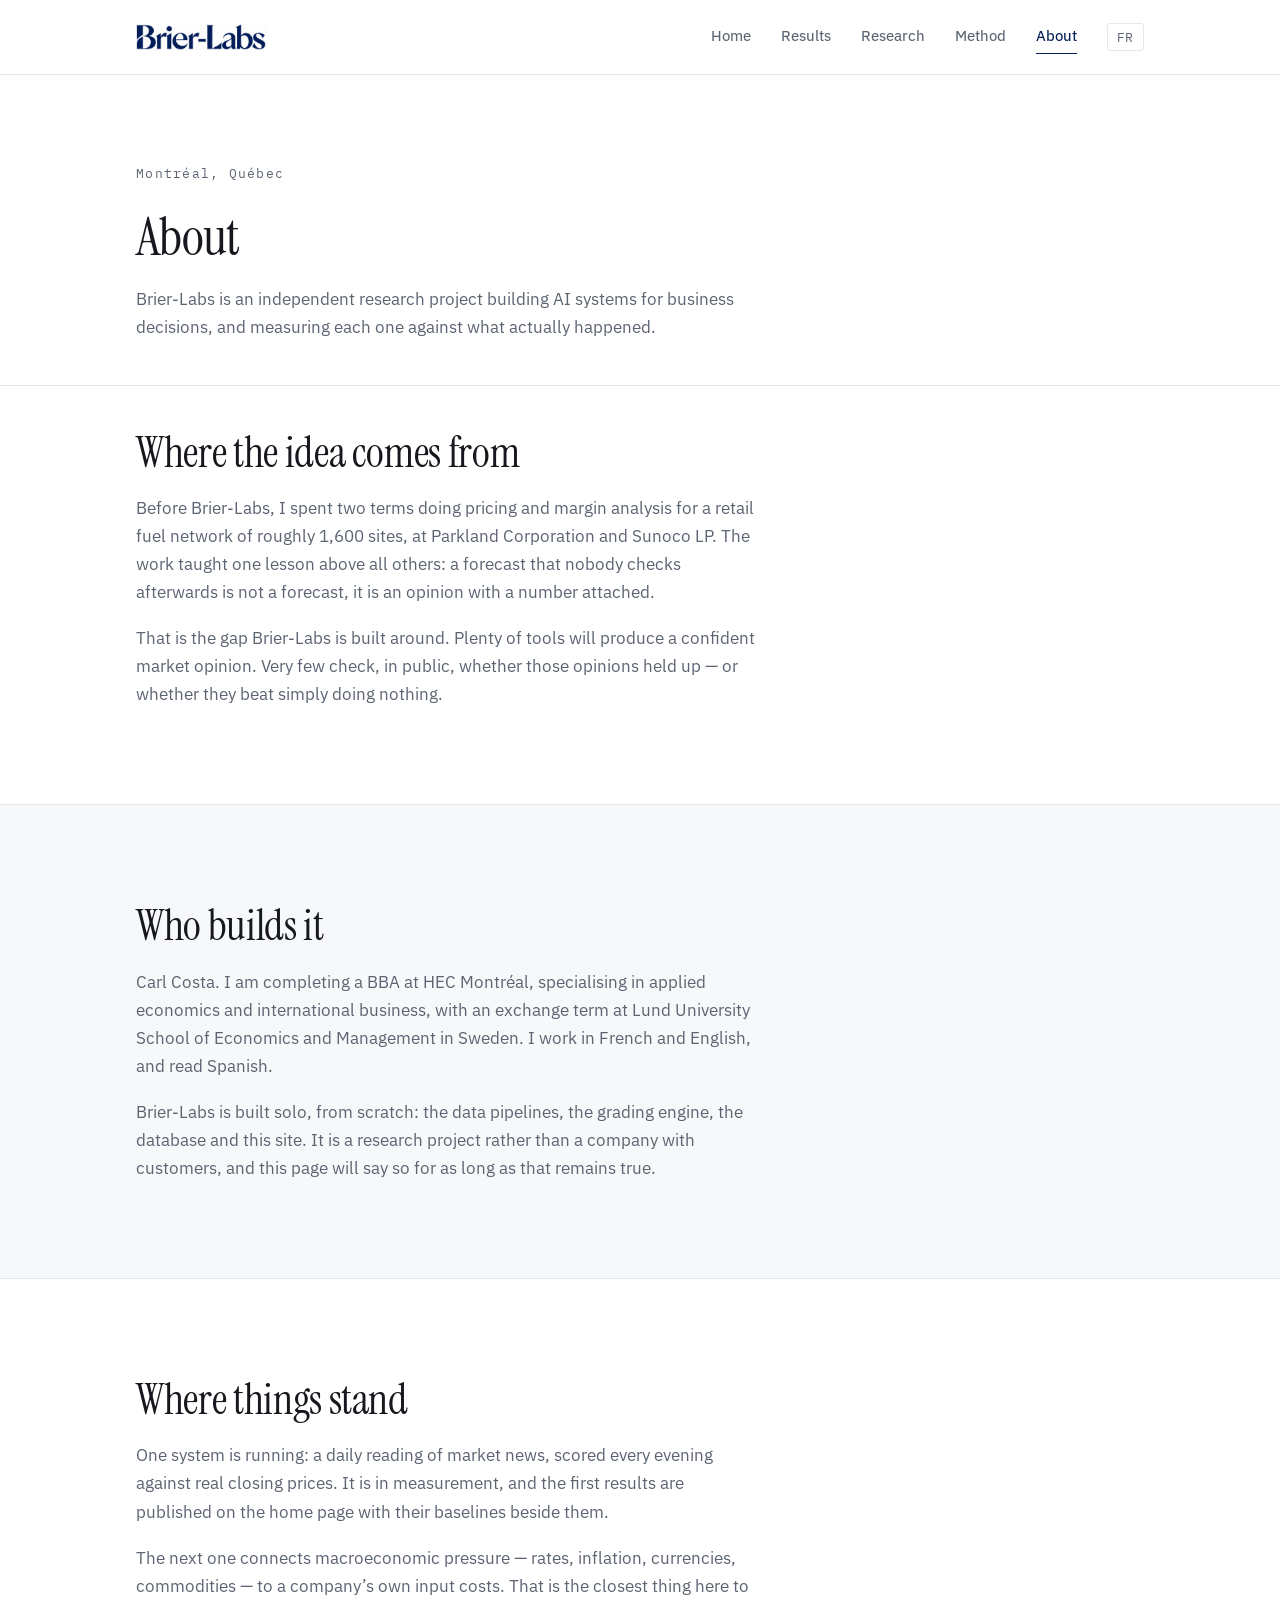
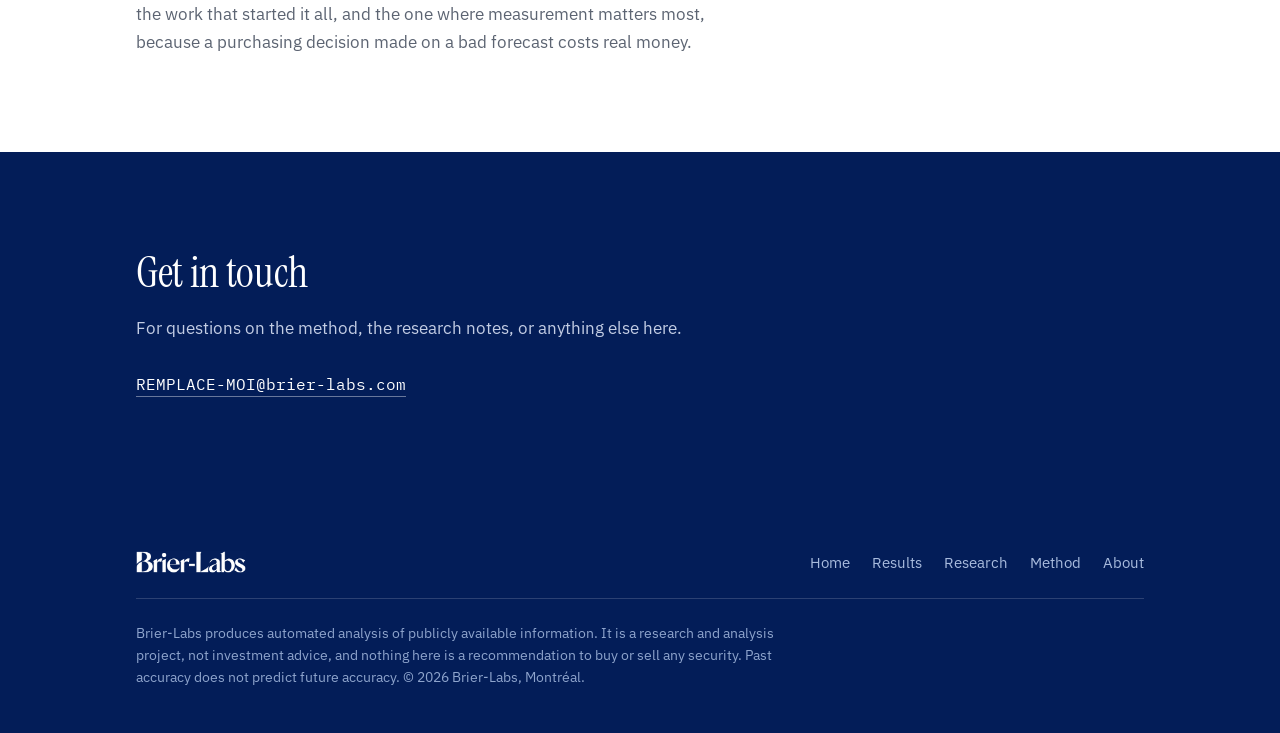
==== about.html @ 1d9e2d7f "Add files via upload" ====
<!DOCTYPE html>
<html lang="en">
<head>
<meta charset="utf-8">
<meta name="viewport" content="width=device-width, initial-scale=1">
<title>About — Brier-Labs</title>
<meta name="description" content="Who builds Brier-Labs, where the idea comes from, and how to get in touch.">
<link rel="icon" href="favicon.png">
<link rel="preconnect" href="https://fonts.googleapis.com">
<link rel="preconnect" href="https://fonts.gstatic.com" crossorigin>
<link href="https://fonts.googleapis.com/css2?family=Instrument+Serif:ital@0;1&family=IBM+Plex+Sans:wght@400;450;600&family=IBM+Plex+Mono:wght@400;500&display=swap" rel="stylesheet">
<link rel="stylesheet" href="styles.css">
</head>
<body>

<nav class="nav">
  <div class="wrap nav-in">
    <a class="nav-logo" href="index.html"><img src="logo-wordmark.png" alt="Brier-Labs"></a>
    <div class="nav-menu">
      <a href="index.html"><span lang="en">Home</span><span lang="fr">Accueil</span></a>
      <a href="results.html"><span lang="en">Results</span><span lang="fr">Résultats</span></a>
      <a href="research.html"><span lang="en">Research</span><span lang="fr">Recherche</span></a>
      <a href="method.html"><span lang="en">Method</span><span lang="fr">Méthode</span></a>
      <a href="about.html" class="on"><span lang="en">About</span><span lang="fr">À propos</span></a>
      <button class="lang" type="button">FR</button>
    </div>
  </div>
</nav>

<header class="page-head">
  <div class="wrap">
    <p class="eyebrow"><span lang="en">Montréal, Québec</span><span lang="fr">Montréal, Québec</span></p>
    <h1 lang="en">About</h1>
    <h1 lang="fr">À propos</h1>
    <p class="lede" lang="en">Brier-Labs is an independent research project building AI systems for business decisions, and measuring each one against what actually happened.</p>
    <p class="lede" lang="fr">Brier-Labs est un projet de recherche indépendant qui construit des systèmes d’IA pour la décision d’entreprise, et mesure chacun d’eux contre ce qui s’est réellement passé.</p>
  </div>
</header>

<section class="section-tight">
  <div class="wrap"><div class="narrow">

    <h2 lang="en">Where the idea comes from</h2>
    <h2 lang="fr">D’où vient l’idée</h2>
    <p class="sec-intro" lang="en">Before Brier-Labs, I spent two terms doing pricing and margin analysis for a retail fuel network of roughly 1,600 sites, at Parkland Corporation and Sunoco LP. The work taught one lesson above all others: a forecast that nobody checks afterwards is not a forecast, it is an opinion with a number attached.</p>
    <p class="sec-intro" lang="fr">Avant Brier-Labs, j’ai passé deux sessions à faire de l’analyse de prix et de marges pour un réseau de détail d’environ 1 600 sites, chez Parkland Corporation et Sunoco LP. Ce travail m’a appris une chose avant toutes les autres : une prévision que personne ne vérifie ensuite n’est pas une prévision, c’est une opinion avec un chiffre dessus.</p>
    <p class="sec-intro" lang="en">That is the gap Brier-Labs is built around. Plenty of tools will produce a confident market opinion. Very few check, in public, whether those opinions held up — or whether they beat simply doing nothing.</p>
    <p class="sec-intro" lang="fr">C’est précisément l’écart autour duquel Brier-Labs est construit. Beaucoup d’outils produisent une opinion de marché assurée. Très peu vérifient, publiquement, si ces opinions ont tenu — ou si elles ont fait mieux que de ne rien faire du tout.</p>

  </div></div>
</section>

<section class="band">
  <div class="wrap"><div class="narrow">

    <h2 lang="en">Who builds it</h2>
    <h2 lang="fr">Qui le construit</h2>
    <p class="sec-intro" lang="en">Carl Costa. I am completing a BBA at HEC Montréal, specialising in applied economics and international business, with an exchange term at Lund University School of Economics and Management in Sweden. I work in French and English, and read Spanish.</p>
    <p class="sec-intro" lang="fr">Carl Costa. Je termine un BAA à HEC Montréal, spécialisé en économie appliquée et en affaires internationales, avec une session d’échange à la Lund University School of Economics and Management, en Suède. Je travaille en français et en anglais, et je lis l’espagnol.</p>
    <p class="sec-intro" lang="en">Brier-Labs is built solo, from scratch: the data pipelines, the grading engine, the database and this site. It is a research project rather than a company with customers, and this page will say so for as long as that remains true.</p>
    <p class="sec-intro" lang="fr">Brier-Labs est construit seul, de zéro : les pipelines de données, le moteur de notation, la base de données et ce site. C’est un projet de recherche et non une entreprise avec des clients, et cette page le dira aussi longtemps que ce sera vrai.</p>

  </div></div>
</section>

<section>
  <div class="wrap"><div class="narrow">

    <h2 lang="en">Where things stand</h2>
    <h2 lang="fr">Où en sont les choses</h2>
    <p class="sec-intro" lang="en">One system is running: a daily reading of market news, scored every evening against real closing prices. It is in measurement, and the first results are published on the home page with their baselines beside them.</p>
    <p class="sec-intro" lang="fr">Un système tourne : une lecture quotidienne de l’actualité des marchés, notée chaque soir contre les cours de clôture réels. Il est en cours de mesure, et les premiers résultats sont publiés sur la page d’accueil avec leurs références à côté.</p>
    <p class="sec-intro" lang="en">The next one connects macroeconomic pressure — rates, inflation, currencies, commodities — to a company’s own input costs. That is the closest thing here to the work that started it all, and the one where measurement matters most, because a purchasing decision made on a bad forecast costs real money.</p>
    <p class="sec-intro" lang="fr">Le suivant relie la pression macroéconomique — taux, inflation, devises, matières premières — aux coûts d’approvisionnement d’une entreprise. C’est ce qui se rapproche le plus du travail à l’origine de tout ceci, et le cas où la mesure compte le plus, parce qu’une décision d’achat prise sur une mauvaise prévision coûte de l’argent réel.</p>

  </div></div>
</section>

<section class="dark">
  <div class="wrap"><div class="narrow">

    <h2 lang="en">Get in touch</h2>
    <h2 lang="fr">Me joindre</h2>
    <p class="sec-intro" lang="en">For questions on the method, the research notes, or anything else here.</p>
    <p class="sec-intro" lang="fr">Pour toute question sur la méthode, les notes de recherche, ou quoi que ce soit d’autre ici.</p>
    <p class="contact"><a href="mailto:REMPLACE-MOI@brier-labs.com">REMPLACE-MOI@brier-labs.com</a></p>

  </div></div>
</section>

<footer>
  <div class="wrap">
    <div class="foot-top">
      <img src="logo-wordmark-white.png" alt="Brier-Labs">
      <div class="foot-links">
        <a href="index.html"><span lang="en">Home</span><span lang="fr">Accueil</span></a>
        <a href="results.html"><span lang="en">Results</span><span lang="fr">Résultats</span></a>
        <a href="research.html"><span lang="en">Research</span><span lang="fr">Recherche</span></a>
        <a href="method.html"><span lang="en">Method</span><span lang="fr">Méthode</span></a>
        <a href="about.html"><span lang="en">About</span><span lang="fr">À propos</span></a>
      </div>
    </div>
    <p class="disclaimer" lang="en">Brier-Labs produces automated analysis of publicly available information. It is a research and analysis project, not investment advice, and nothing here is a recommendation to buy or sell any security. Past accuracy does not predict future accuracy. © 2026 Brier-Labs, Montréal.</p>
    <p class="disclaimer" lang="fr">Brier-Labs produit une analyse automatisée d’informations publiquement disponibles. Il s’agit d’un projet de recherche et d’analyse, non d’un conseil en investissement, et rien ici ne constitue une recommandation d’achat ou de vente. La justesse passée ne préjuge pas de la justesse future. © 2026 Brier-Labs, Montréal.</p>
  </div>
</footer>

<script src="reports.js"></script>
<script src="site.js"></script>
</body>
</html>
---- styles.css ----
/* ==========================================================================
   Brier-Labs — feuille de style commune aux trois pages
   Couleur de marque : #031d58, reprise du logo.
   ========================================================================== */

:root{
  --navy:#031d58;
  --navy-soft:#1b3a73;
  --ink:#16181d;
  --muted:#5c6472;
  --rule:#e4e7ed;
  --bg:#ffffff;
  --bg-alt:#f7f8fa;
  --serif:"Instrument Serif",Georgia,"Times New Roman",serif;
  --sans:"IBM Plex Sans",system-ui,-apple-system,"Segoe UI",sans-serif;
  --mono:"IBM Plex Mono",ui-monospace,"SFMono-Regular",monospace;
  --gut:clamp(20px,5vw,56px);
}

*{box-sizing:border-box;margin:0;padding:0}
html{-webkit-text-size-adjust:100%;scroll-behavior:smooth}
body{
  font-family:var(--sans);
  font-size:17px;
  line-height:1.65;
  color:var(--ink);
  background:var(--bg);
  -webkit-font-smoothing:antialiased;
}
img{max-width:100%;display:block}
a{color:var(--navy)}

/* --- bascule de langue : on masque la version inactive ------------------- */
html[lang="en"] [lang="fr"],
html[lang="fr"] [lang="en"]{display:none !important}

.wrap{max-width:1120px;margin:0 auto;padding-left:var(--gut);padding-right:var(--gut)}
/* .narrow s'utilise À L'INTÉRIEUR de .wrap : il réduit la largeur de lecture
   sans recentrer le bloc, pour que tout le site garde la même marge gauche. */
.narrow{max-width:72ch}

/* ------------------------------- en-tête -------------------------------- */
.nav{
  position:sticky;top:0;z-index:50;
  background:rgba(255,255,255,.93);
  backdrop-filter:blur(8px);
  border-bottom:1px solid var(--rule);
}
.nav-in{display:flex;align-items:center;gap:clamp(16px,3vw,40px);height:74px}
.nav-logo{flex:none}
.nav-logo img{height:26px;width:auto}
.nav-menu{display:flex;gap:clamp(14px,2.4vw,30px);margin-left:auto;align-items:center}
.nav-menu a{
  font-size:15px;font-weight:450;color:var(--muted);text-decoration:none;
  padding:4px 0;border-bottom:1.5px solid transparent;white-space:nowrap;
}
.nav-menu a:hover{color:var(--navy)}
.nav-menu a.on{color:var(--navy);border-bottom-color:var(--navy)}

.lang{
  font-family:var(--mono);font-size:12.5px;letter-spacing:.06em;
  background:none;border:1px solid var(--rule);border-radius:3px;
  color:var(--muted);padding:5px 9px;cursor:pointer;
}
.lang:hover{border-color:var(--navy);color:var(--navy)}

/* -------------------------------- hero ---------------------------------- */
.hero{padding:clamp(64px,10vw,124px) 0 clamp(48px,7vw,80px)}
.eyebrow{
  font-family:var(--mono);font-size:12.5px;letter-spacing:.1em;
  color:var(--muted);margin-bottom:26px;
}
h1{
  font-family:var(--serif);font-weight:400;
  font-size:clamp(2.6rem,6.2vw,4.5rem);
  line-height:1.04;letter-spacing:-.012em;
  max-width:19ch;
}
.hero .lede{
  margin-top:28px;font-size:clamp(1.05rem,1.7vw,1.22rem);
  color:var(--muted);max-width:60ch;
}

/* ------------------------------ sections -------------------------------- */
section{padding:clamp(56px,8vw,96px) 0}
.section-tight{padding-top:clamp(26px,3.6vw,42px)}
.band{background:var(--bg-alt);border-top:1px solid var(--rule);border-bottom:1px solid var(--rule)}
.dark{background:var(--navy);color:#fff}
.dark h2,.dark h3{color:#fff}
.dark p{color:#c3cde4}
.dark a{color:#fff}

h2{
  font-family:var(--serif);font-weight:400;
  font-size:clamp(1.9rem,3.6vw,2.7rem);
  line-height:1.12;letter-spacing:-.008em;max-width:22ch;
}
h3{font-size:1.08rem;font-weight:600;letter-spacing:-.005em}
.sec-intro{margin-top:18px;color:var(--muted);max-width:62ch}

/* ------------------------- registre de résultats ------------------------- */
.record{margin-top:40px;max-width:680px}
.record-meta{
  font-family:var(--mono);font-size:12.5px;letter-spacing:.05em;
  color:var(--muted);padding-bottom:14px;border-bottom:1px solid var(--rule);
}
.dark .record-meta{color:#8ea4cc;border-bottom-color:rgba(255,255,255,.18)}
.row{
  display:grid;grid-template-columns:minmax(140px,1.1fr) 2.6fr 58px;
  gap:16px;align-items:center;
  padding:17px 0;border-bottom:1px solid var(--rule);
}
.dark .row{border-bottom-color:rgba(255,255,255,.12)}
.row-name{font-size:15px;color:var(--muted)}
.row.mine .row-name{color:var(--ink);font-weight:600}
.dark .row-name{color:#a8bbdd}
.dark .row.mine .row-name{color:#fff}
.bar{height:7px;background:var(--rule);border-radius:4px;overflow:hidden}
.dark .bar{background:rgba(255,255,255,.14)}
.bar span{display:block;height:100%;background:var(--muted);border-radius:4px}
.row.mine .bar span{background:var(--navy)}
.dark .bar span{background:#5f7cb8}
.dark .row.mine .bar span{background:#fff}
.row-val{font-family:var(--mono);font-size:15px;text-align:right}
.read{margin-top:26px;max-width:62ch;font-size:15.5px}

/* -------------------------------- étapes -------------------------------- */
.steps{display:grid;grid-template-columns:repeat(3,1fr);gap:clamp(22px,3.4vw,46px);margin-top:46px}
.step{border-top:2px solid var(--navy);padding-top:20px}
.dark .step{border-top-color:#fff}
.step-n{font-family:var(--mono);font-size:12px;letter-spacing:.08em;color:var(--muted);margin-bottom:9px}
.dark .step-n{color:#8ea4cc}
.step p{margin-top:9px;color:var(--muted);font-size:15.5px}

/* ------------------------------- modules -------------------------------- */
.mods{margin-top:44px;border-top:1px solid var(--rule)}
.mod{
  display:grid;grid-template-columns:1fr auto;gap:18px;align-items:start;
  padding:24px 0;border-bottom:1px solid var(--rule);
}
.mod p{color:var(--muted);font-size:15.5px;margin-top:6px;max-width:58ch}
.tag{
  font-family:var(--mono);font-size:11.5px;letter-spacing:.07em;
  padding:4px 10px;border:1px solid var(--rule);border-radius:3px;
  color:var(--muted);white-space:nowrap;
}
.tag.live{border-color:var(--navy);color:var(--navy)}

/* ----------------------------- pages internes --------------------------- */
.page-head{padding:clamp(52px,7vw,88px) 0 clamp(26px,4vw,44px);border-bottom:1px solid var(--rule)}
.page-head h1{font-size:clamp(2.2rem,4.6vw,3.3rem);max-width:24ch}
.page-head .lede{margin-top:20px;color:var(--muted);max-width:62ch}

.notice{
  margin-top:44px;border:1px solid var(--rule);border-left:3px solid var(--navy);
  background:var(--bg-alt);padding:clamp(24px,3.4vw,36px);
}
.notice h3{margin-bottom:10px}
.notice p{color:var(--muted);max-width:60ch}
.notice ul{margin:18px 0 0 20px;color:var(--muted);font-size:15.5px}
.notice li{margin-bottom:7px}

/* ------------------------------- rapports ------------------------------- */
.reports{margin-top:14px}
.report{padding:30px 0;border-bottom:1px solid var(--rule);display:block;text-decoration:none;color:inherit}
.report:hover h3{color:var(--navy);text-decoration:underline;text-underline-offset:3px}
.report-date{font-family:var(--mono);font-size:12.5px;letter-spacing:.05em;color:var(--muted)}
.report h3{margin-top:8px;font-size:1.3rem;font-family:var(--serif);font-weight:400;letter-spacing:-.005em}
.report p{margin-top:9px;color:var(--muted);font-size:15.5px;max-width:62ch}
.report-go{
  display:inline-block;margin-top:13px;font-family:var(--mono);
  font-size:12.5px;letter-spacing:.05em;color:var(--navy);
}
.empty{padding:52px 0;color:var(--muted);border-bottom:1px solid var(--rule)}

/* --------------------- règles et listes (page Méthode) ------------------- */
.rules{margin:32px 0 0;border-top:1px solid var(--rule)}
.dark .rules{border-top-color:rgba(255,255,255,.18)}
.rule{
  display:grid;grid-template-columns:120px 1fr;gap:20px;align-items:baseline;
  padding:16px 0;border-bottom:1px solid var(--rule);
}
.dark .rule{border-bottom-color:rgba(255,255,255,.12)}
.rule-k{
  font-family:var(--mono);font-size:13px;letter-spacing:.04em;
  color:var(--navy);font-weight:500;
}
.dark .rule-k{color:#fff}
.rule-v{font-size:15.5px;color:var(--muted)}
.rule-v strong{color:var(--ink);font-weight:600;font-family:var(--mono);font-size:14.5px}
.dark .rule-v{color:#c3cde4}
.dark .rule-v strong{color:#fff}

.note{
  margin-top:26px;padding-left:18px;border-left:2px solid var(--rule);
  font-size:15px;color:var(--muted);max-width:60ch;
}
.dark .note{border-left-color:rgba(255,255,255,.28);color:#c3cde4}

ul.plain{margin:28px 0 0;padding-left:0;list-style:none}
ul.plain li{
  position:relative;padding-left:22px;margin-bottom:17px;
  color:var(--muted);font-size:15.5px;max-width:62ch;
}
ul.plain li::before{
  content:"";position:absolute;left:0;top:.62em;
  width:7px;height:1.5px;background:var(--navy);
}
.dark ul.plain li{color:#c3cde4}
.dark ul.plain li::before{background:#fff}
ul.plain strong{color:var(--ink);font-weight:600}
.dark ul.plain strong{color:#fff}

.contact{margin-top:26px;font-size:1.15rem}
.contact a{font-family:var(--mono);font-size:1rem;color:#fff;text-decoration:none;border-bottom:1px solid rgba(255,255,255,.4);padding-bottom:2px}
.contact a:hover{border-bottom-color:#fff}

/* -------------------------------- footer -------------------------------- */
footer{background:var(--navy);color:#a8bbdd;padding:56px 0 44px;font-size:14.5px;margin-top:0}
.foot-top{
  display:flex;flex-wrap:wrap;gap:22px;align-items:center;justify-content:space-between;
  padding-bottom:24px;border-bottom:1px solid rgba(255,255,255,.16);
}
.foot-top img{height:22px;width:auto}
.foot-links{display:flex;gap:22px}
.foot-links a{color:#a8bbdd;text-decoration:none}
.foot-links a:hover{color:#fff}
.disclaimer{margin-top:24px;max-width:84ch;line-height:1.62;font-size:13.5px;color:#8ea4cc}

/* ------------------------------- mobile --------------------------------- */
@media (max-width:860px){
  .steps{grid-template-columns:1fr;gap:26px}
  .nav-in{height:66px}
  .nav-menu{gap:14px}
  .nav-menu a{font-size:14px}
  .row{grid-template-columns:minmax(110px,1fr) 1.6fr 48px;gap:12px}
  .mod{grid-template-columns:1fr}
}
/* Sous 700px la barre ne tient plus sur une ligne avec cinq rubriques :
   logo au-dessus, navigation en dessous, qui se replie si nécessaire. */
@media (max-width:700px){
  .nav-in{height:auto;flex-wrap:wrap;row-gap:4px;padding-top:12px;padding-bottom:10px}
  .nav-logo{width:100%}
  .nav-menu{margin-left:0;width:100%;flex-wrap:wrap;gap:8px 14px;justify-content:flex-start}
  .nav-menu a{font-size:14px}
  .lang{margin-left:auto}
}
@media (max-width:560px){
  .nav-logo img{height:21px}
  .nav-menu{gap:7px 12px}
  .nav-menu a{font-size:13.5px}
  .foot-links{flex-wrap:wrap;gap:10px 18px}
  .rule{grid-template-columns:1fr;gap:5px}
  body{font-size:16px}
}

:focus-visible{outline:2px solid var(--navy);outline-offset:3px}
@media (prefers-reduced-motion:reduce){*{transition:none !important;animation:none !important}html{scroll-behavior:auto}}
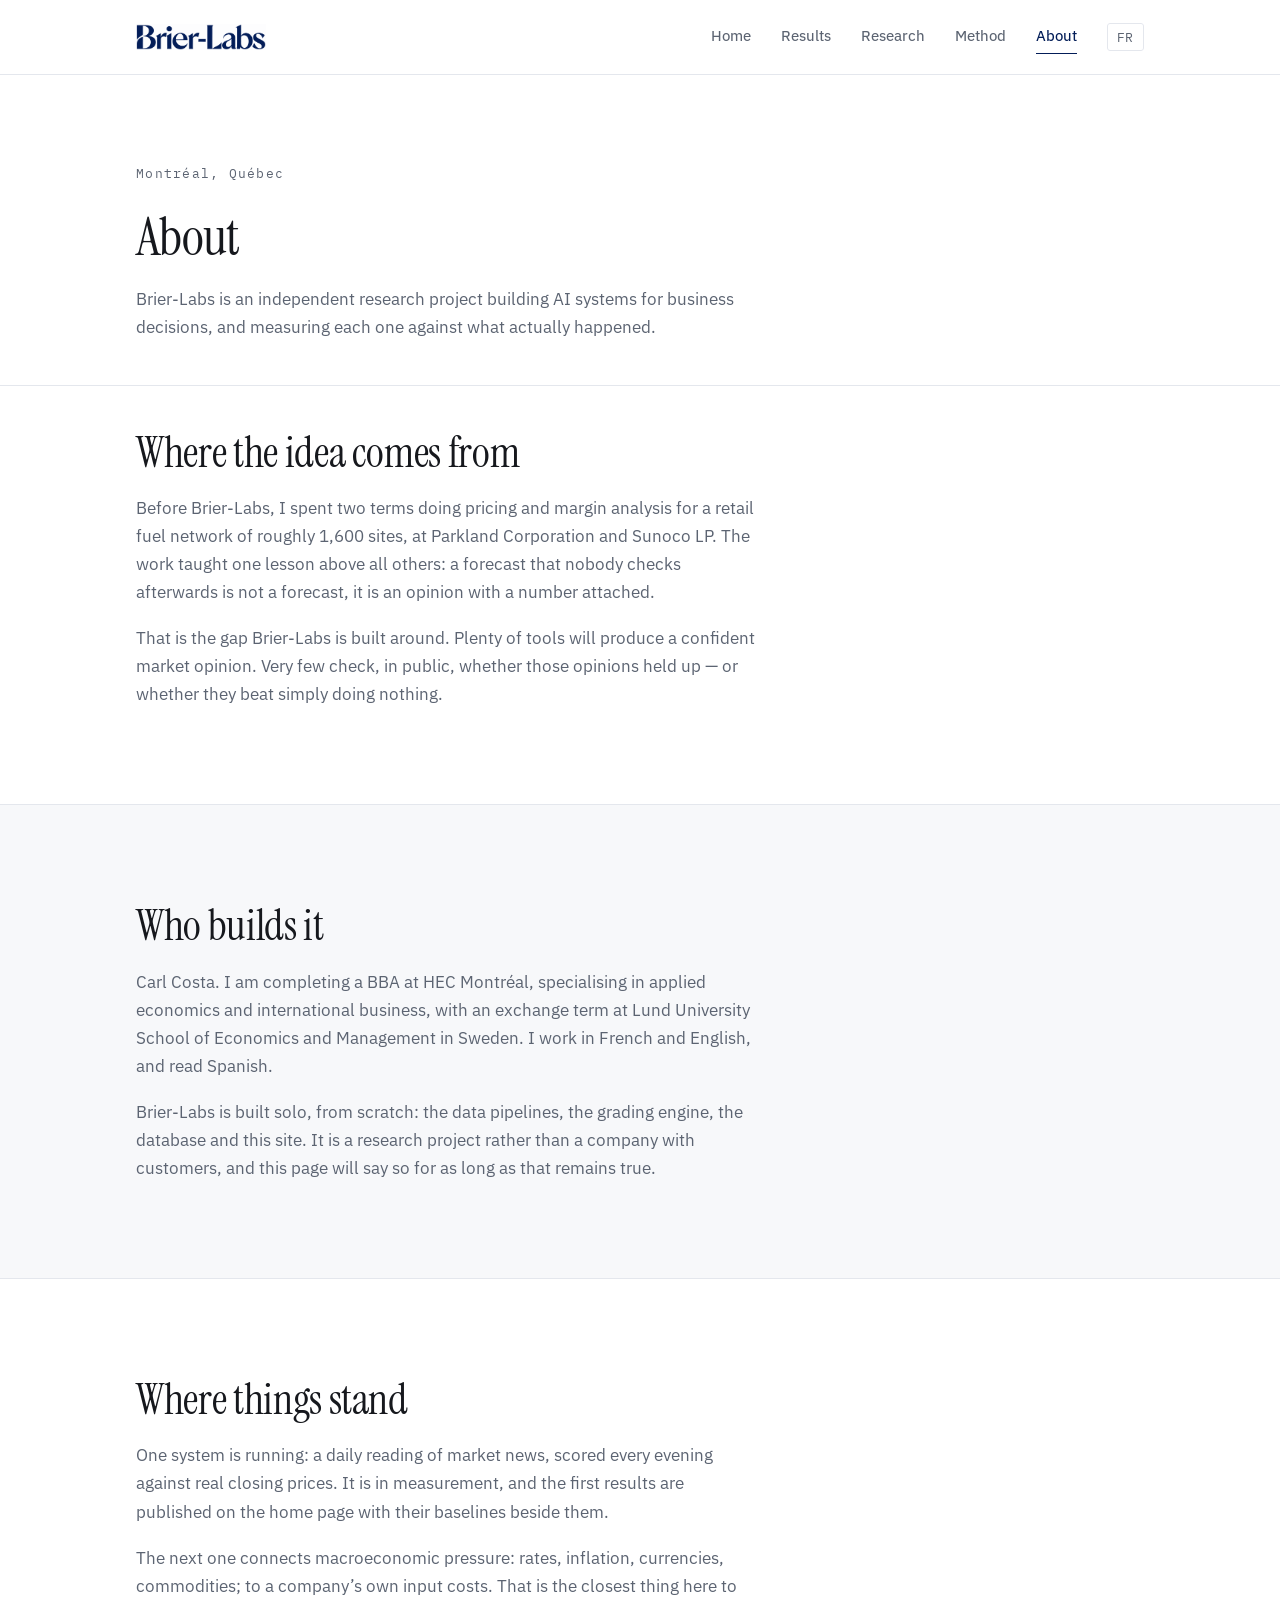
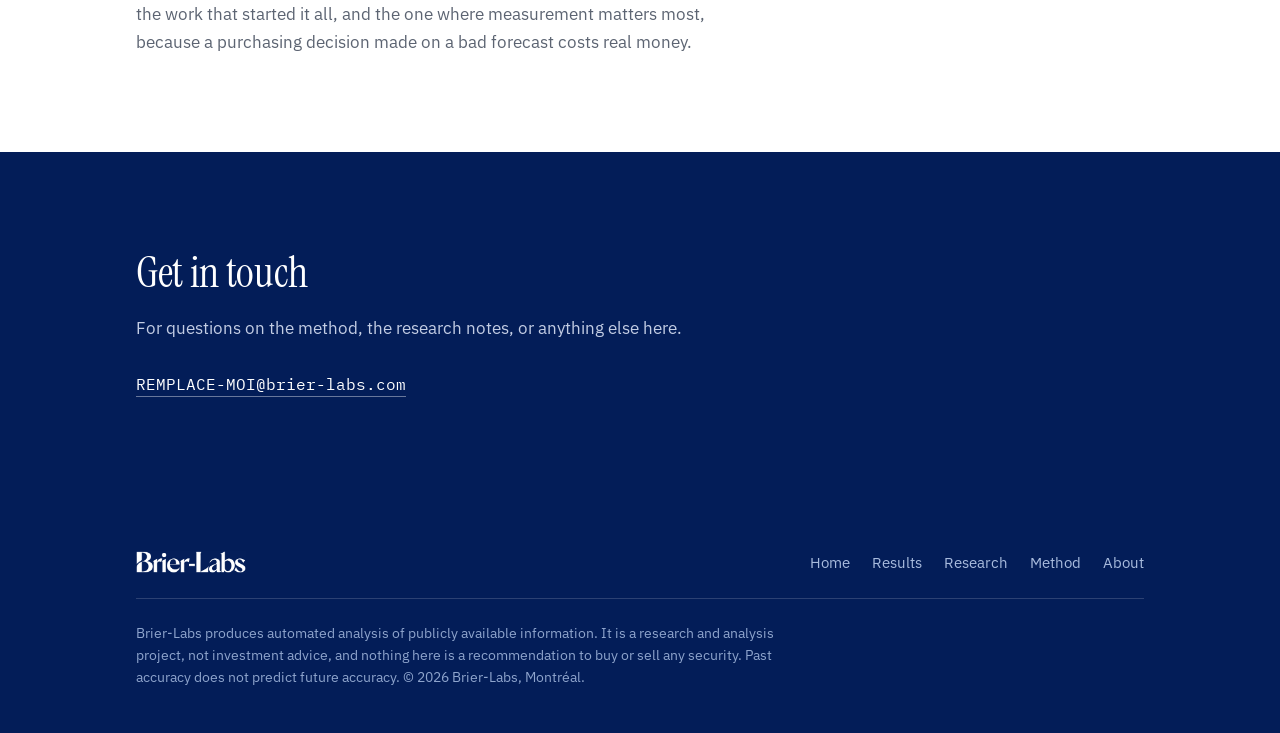
==== commit 4ce2d6ae: "Add files via upload" ====
--- a/about.html
+++ b/about.html
@@ -70,8 +70,8 @@
     <h2 lang="fr">Où en sont les choses</h2>
     <p class="sec-intro" lang="en">One system is running: a daily reading of market news, scored every evening against real closing prices. It is in measurement, and the first results are published on the home page with their baselines beside them.</p>
     <p class="sec-intro" lang="fr">Un système tourne : une lecture quotidienne de l’actualité des marchés, notée chaque soir contre les cours de clôture réels. Il est en cours de mesure, et les premiers résultats sont publiés sur la page d’accueil avec leurs références à côté.</p>
-    <p class="sec-intro" lang="en">The next one connects macroeconomic pressure — rates, inflation, currencies, commodities — to a company’s own input costs. That is the closest thing here to the work that started it all, and the one where measurement matters most, because a purchasing decision made on a bad forecast costs real money.</p>
-    <p class="sec-intro" lang="fr">Le suivant relie la pression macroéconomique — taux, inflation, devises, matières premières — aux coûts d’approvisionnement d’une entreprise. C’est ce qui se rapproche le plus du travail à l’origine de tout ceci, et le cas où la mesure compte le plus, parce qu’une décision d’achat prise sur une mauvaise prévision coûte de l’argent réel.</p>
+    <p class="sec-intro" lang="en">The next one connects macroeconomic pressure: rates, inflation, currencies, commodities; to a company’s own input costs. That is the closest thing here to the work that started it all, and the one where measurement matters most, because a purchasing decision made on a bad forecast costs real money.</p>
+    <p class="sec-intro" lang="fr">Le suivant relie la pression macroéconomique: taux, inflation, devises, matières premières; aux coûts d’approvisionnement d’une entreprise. C’est ce qui se rapproche le plus du travail à l’origine de tout ceci, et le cas où la mesure compte le plus, parce qu’une décision d’achat prise sur une mauvaise prévision coûte de l’argent réel.</p>
 
   </div></div>
 </section>
--- a/styles.css
+++ b/styles.css
@@ -215,6 +215,59 @@
 .contact a{font-family:var(--mono);font-size:1rem;color:#fff;text-decoration:none;border-bottom:1px solid rgba(255,255,255,.4);padding-bottom:2px}
 .contact a:hover{border-bottom-color:#fff}
 
+/* --------------------- résultats en direct (page Résultats) -------------- */
+.loading{color:var(--muted);font-size:15.5px;padding:18px 0}
+
+.sigs{margin-top:38px;border-top:1px solid var(--rule)}
+.sig{
+  display:grid;grid-template-columns:1.4fr 1fr auto auto;gap:18px;align-items:baseline;
+  padding:19px 0;border-bottom:1px solid var(--rule);
+}
+.sig-k{font-size:1.05rem;font-weight:600;letter-spacing:-.01em}
+.sig-n{font-family:var(--mono);font-size:13px;color:var(--muted)}
+.sig-v{font-family:var(--mono);font-size:1.15rem;text-align:right;min-width:74px}
+.sig-h{display:block;font-size:11px;letter-spacing:.07em;color:var(--muted);margin-top:3px}
+
+/* Corrélation score / rendement */
+.corr{
+  display:flex;align-items:baseline;gap:24px;
+  margin-top:36px;padding-bottom:24px;border-bottom:1px solid var(--rule);
+}
+.dark .corr{border-bottom-color:rgba(255,255,255,.18)}
+.corr-v{font-family:var(--mono);font-size:2.6rem;line-height:1;font-weight:500;color:var(--navy)}
+.dark .corr-v{color:#fff}
+.corr-x{flex:1;min-width:0}
+.corr-k{font-size:15.5px;max-width:50ch}
+.corr-s{font-family:var(--mono);font-size:12.5px;color:var(--muted);margin-top:7px}
+.corr-h{margin-top:40px;font-size:1.05rem;letter-spacing:-.01em}
+.corr-n{color:var(--muted);font-size:15px;max-width:64ch;margin:8px 0 20px}
+
+.calls{margin-top:38px;border-top:1px solid var(--rule)}
+.call{padding:20px 0;border-bottom:1px solid var(--rule)}
+.call-top{display:flex;align-items:center;gap:12px;flex-wrap:wrap}
+.call-tk{font-family:var(--mono);font-weight:500;font-size:15px;min-width:62px}
+.call-sig{
+  font-family:var(--mono);font-size:11.5px;letter-spacing:.06em;
+  padding:3px 9px;border:1px solid var(--rule);border-radius:3px;color:var(--muted);
+}
+.call-sig.s-buy{border-color:var(--navy);color:var(--navy)}
+.call-sig.s-sell{border-color:#9a3030;color:#9a3030}
+.call-sc{font-family:var(--mono);font-size:13px;color:var(--muted)}
+.call-end{margin-left:auto;display:flex;align-items:center;gap:12px}
+.ret{font-family:var(--mono);font-size:13px;color:var(--muted)}
+.v{font-family:var(--mono);font-size:11.5px;letter-spacing:.05em}
+.v.ok{color:var(--navy);font-weight:500}
+.v.ko{color:#9a3030}
+.v.wait{color:var(--muted)}
+.call-why{margin-top:10px;color:var(--muted);font-size:15px;max-width:70ch}
+
+.dl{
+  display:inline-block;font-family:var(--mono);font-size:13px;letter-spacing:.04em;
+  color:var(--navy);text-decoration:none;
+  border:1px solid var(--navy);border-radius:3px;padding:11px 18px;
+}
+.dl:hover{background:var(--navy);color:#fff}
+
 /* -------------------------------- footer -------------------------------- */
 footer{background:var(--navy);color:#a8bbdd;padding:56px 0 44px;font-size:14.5px;margin-top:0}
 .foot-top{
@@ -244,6 +297,8 @@
   .nav-menu{margin-left:0;width:100%;flex-wrap:wrap;gap:8px 14px;justify-content:flex-start}
   .nav-menu a{font-size:14px}
   .lang{margin-left:auto}
+  .corr{flex-direction:column;gap:10px}
+  .corr-v{font-size:2.2rem}
 }
 @media (max-width:560px){
   .nav-logo img{height:21px}
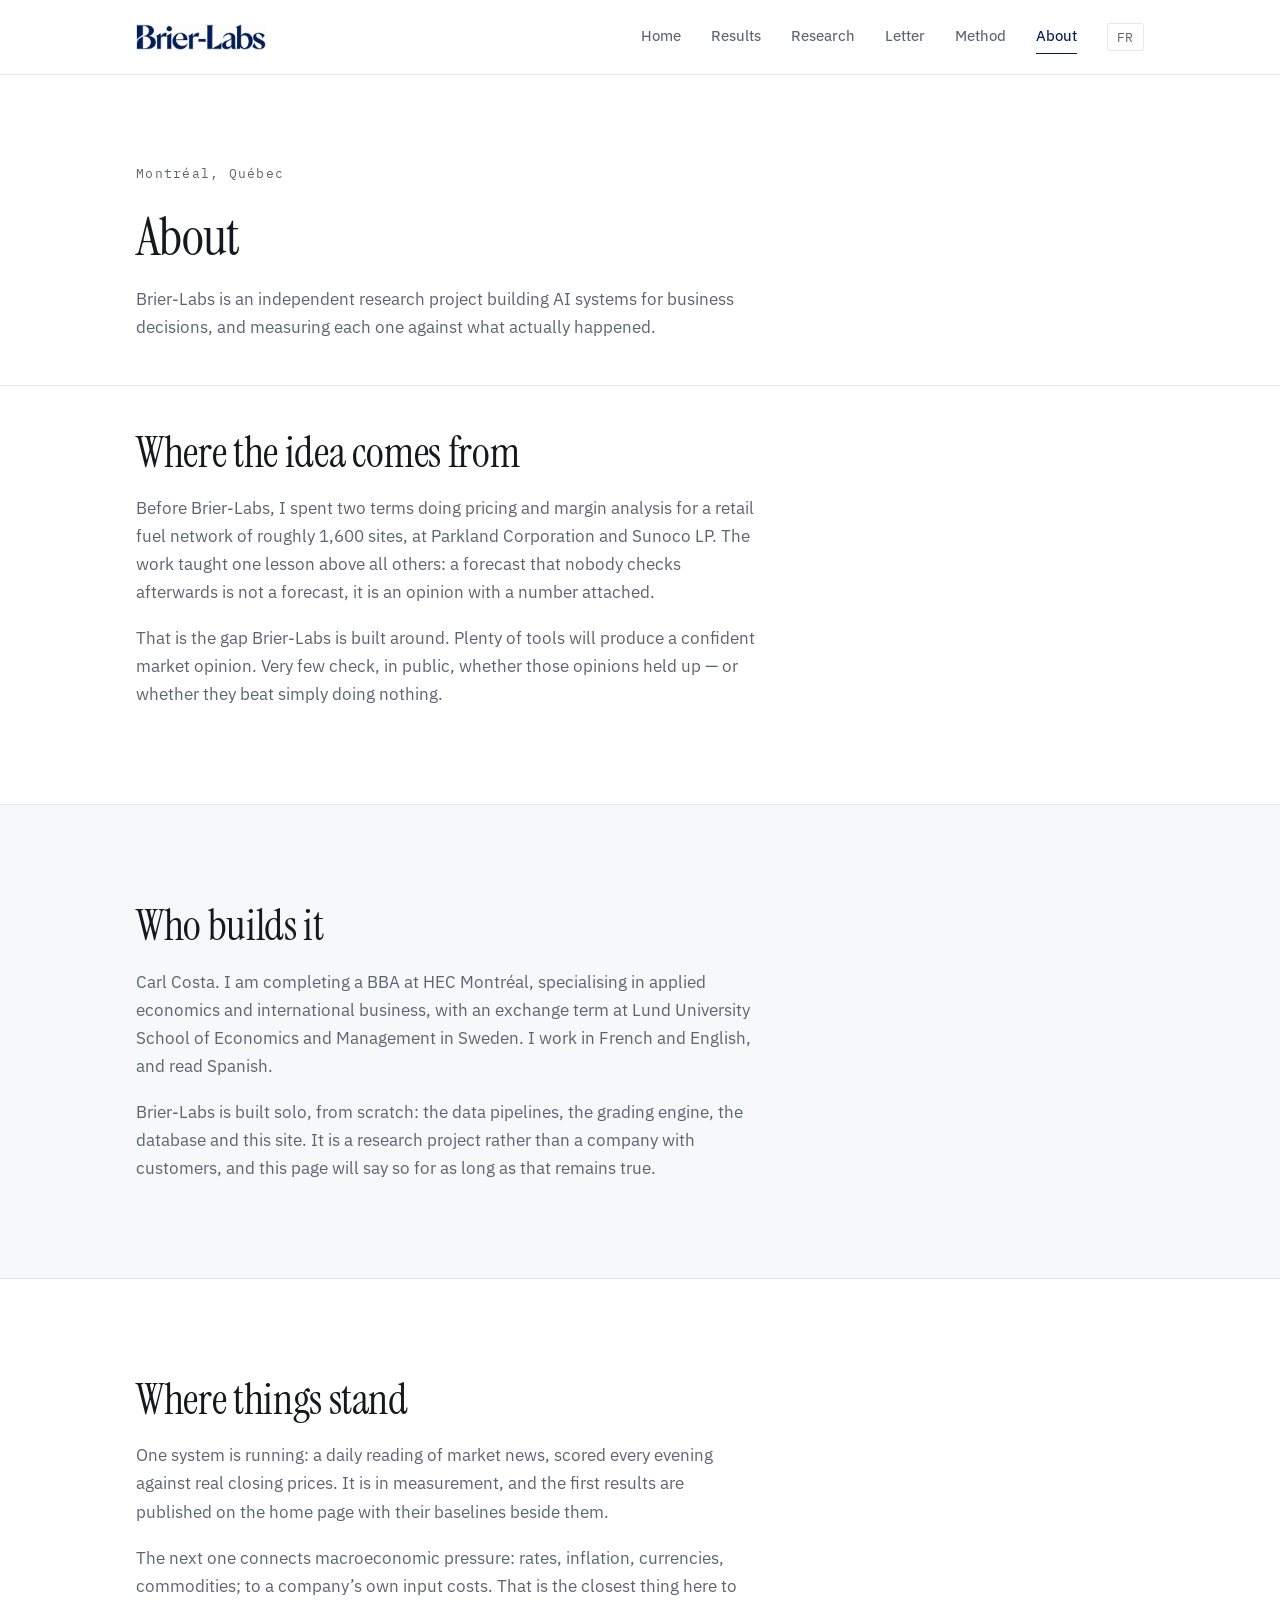
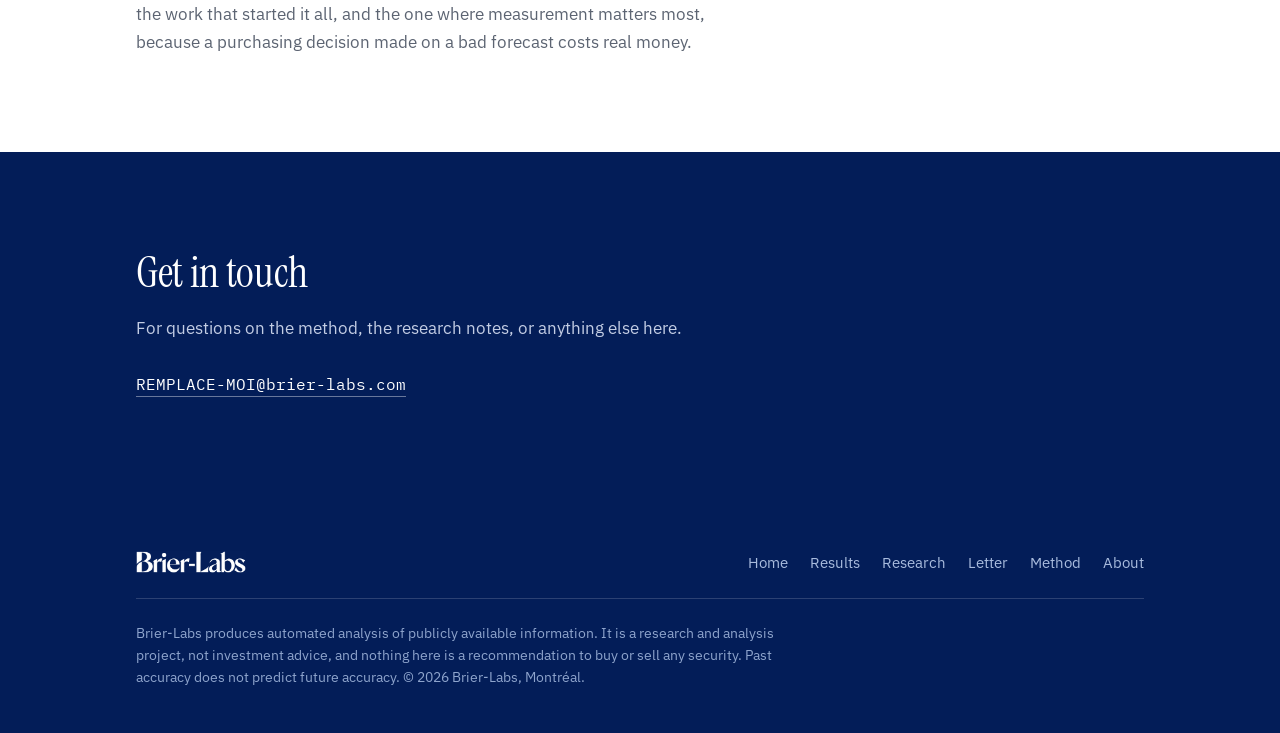
==== commit 48318389: "Lettre du lundi : nouvelle page, validateur et édition pilote - lettre.html / lettre.js : la dernièr" ====
--- a/about.html
+++ b/about.html
@@ -20,6 +20,7 @@
       <a href="index.html"><span lang="en">Home</span><span lang="fr">Accueil</span></a>
       <a href="results.html"><span lang="en">Results</span><span lang="fr">Résultats</span></a>
       <a href="research.html"><span lang="en">Research</span><span lang="fr">Recherche</span></a>
+      <a href="lettre.html"><span lang="en">Letter</span><span lang="fr">Lettre</span></a>
       <a href="method.html"><span lang="en">Method</span><span lang="fr">Méthode</span></a>
       <a href="about.html" class="on"><span lang="en">About</span><span lang="fr">À propos</span></a>
       <button class="lang" type="button">FR</button>
@@ -96,6 +97,7 @@
         <a href="index.html"><span lang="en">Home</span><span lang="fr">Accueil</span></a>
         <a href="results.html"><span lang="en">Results</span><span lang="fr">Résultats</span></a>
         <a href="research.html"><span lang="en">Research</span><span lang="fr">Recherche</span></a>
+        <a href="lettre.html"><span lang="en">Letter</span><span lang="fr">Lettre</span></a>
         <a href="method.html"><span lang="en">Method</span><span lang="fr">Méthode</span></a>
         <a href="about.html"><span lang="en">About</span><span lang="fr">À propos</span></a>
       </div>
--- a/styles.css
+++ b/styles.css
@@ -174,6 +174,8 @@
 .empty{padding:52px 0;color:var(--muted);border-bottom:1px solid var(--rule)}
 
 /* --------------------- règles et listes (page Méthode) ------------------- */
+/* Sous-titre à l'intérieur d'une section, au-dessus d'un second tableau. */
+.sub{margin-top:46px}
 .rules{margin:32px 0 0;border-top:1px solid var(--rule)}
 .dark .rules{border-top-color:rgba(255,255,255,.18)}
 .rule{
@@ -227,6 +229,21 @@
 .sig-n{font-family:var(--mono);font-size:13px;color:var(--muted)}
 .sig-v{font-family:var(--mono);font-size:1.15rem;text-align:right;min-width:74px}
 .sig-h{display:block;font-size:11px;letter-spacing:.07em;color:var(--muted);margin-top:3px}
+
+/* Relevé par horizon : même grille que ci-dessus, avec la bande neutre
+   rappelée sous le nom de l'échéance et la référence triviale en retrait. */
+.sig-band{
+  display:block;font-family:var(--mono);font-size:12px;font-weight:400;
+  letter-spacing:.03em;color:var(--muted);margin-top:4px;
+}
+.sig-ref{color:var(--muted)}
+/* Détail par type d'appel : une colonne par horizon, sans compteur séparé
+   puisque chaque horizon a le sien. */
+.sig-4{grid-template-columns:1fr repeat(4,auto);gap:14px}
+.sig-4 .sig-v{min-width:82px}
+.sig-vide .sig-k,.sig-vide .sig-v{color:var(--muted)}
+.sig-devance .sig-v:not(.sig-ref){color:var(--navy);font-weight:500}
+.dark .sig-devance .sig-v:not(.sig-ref){color:#fff}
 
 /* Corrélation score / rendement */
 .corr{
@@ -259,6 +276,11 @@
 .v.ok{color:var(--navy);font-weight:500}
 .v.ko{color:#9a3030}
 .v.wait{color:var(--muted)}
+/* Les trois échéances plus lointaines, sous l'appel du jour. */
+.call-hz{display:flex;flex-wrap:wrap;gap:8px 18px;margin-top:11px}
+.call-hz-i{display:flex;align-items:center;gap:7px}
+.call-hz-k{font-size:12.5px;color:var(--muted)}
+.call-hz .call-sig{font-size:10.5px;padding:2px 7px}
 .call-why{margin-top:10px;color:var(--muted);font-size:15px;max-width:70ch}
 
 .dl{
@@ -279,6 +301,33 @@
 .foot-links a{color:#a8bbdd;text-decoration:none}
 .foot-links a:hover{color:#fff}
 .disclaimer{margin-top:24px;max-width:84ch;line-height:1.62;font-size:13.5px;color:#8ea4cc}
+
+/* ---------------------------- Lettre du lundi ---------------------------- */
+.lettre-titre{margin-top:10px;font-size:clamp(1.7rem,3.4vw,2.3rem);max-width:34ch}
+.nouvelle{padding:30px 0;border-bottom:1px solid var(--rule)}
+.nouvelle:first-of-type{border-top:1px solid var(--rule);margin-top:30px}
+.nouvelle h3{font-size:1.12rem;letter-spacing:-.01em;margin-bottom:9px}
+.nouvelle > p{font-size:15.5px;max-width:68ch}
+.impacts{list-style:none;margin:16px 0 0;padding:0}
+.impact{
+  display:grid;grid-template-columns:auto minmax(150px,auto) 1fr;gap:6px 14px;
+  align-items:baseline;padding:9px 0;
+}
+.impact .call-sig{white-space:nowrap}
+.impact-k{font-weight:600;font-size:14.5px}
+.impact-etf{font-family:var(--mono);font-weight:400;font-size:12px;color:var(--muted);margin-left:4px}
+.impact-why{color:var(--muted);font-size:14.5px}
+.nouvelle-src{margin-top:12px;font-size:13px;color:var(--muted)}
+.nouvelle-src a{color:var(--muted);text-underline-offset:2px}
+.nouvelle-src a:hover{color:var(--navy)}
+.a-surveiller{padding:26px 0 6px}
+.a-surveiller h3{font-size:1.02rem;margin-bottom:8px}
+.a-surveiller ul{margin:0 0 0 20px;color:var(--muted);font-size:15px}
+.a-surveiller li{margin-bottom:5px}
+.lettre-sig{margin-top:22px;font-family:var(--mono);font-size:12px;letter-spacing:.03em;color:var(--muted)}
+.lettre-ancienne{border-bottom:1px solid var(--rule);padding:14px 0}
+.lettre-ancienne summary{cursor:pointer;font-size:15px}
+.lettre-ancienne .lettre{margin-top:12px}
 
 /* ------------------------------- mobile --------------------------------- */
 @media (max-width:860px){
@@ -288,6 +337,10 @@
   .nav-menu a{font-size:14px}
   .row{grid-template-columns:minmax(110px,1fr) 1.6fr 48px;gap:12px}
   .mod{grid-template-columns:1fr}
+  /* Quatre horizons côte à côte ne tiennent plus : le nom passe au-dessus. */
+  .sig-4{grid-template-columns:repeat(4,1fr);gap:12px}
+  .sig-4 .sig-k{grid-column:1/-1}
+  .sig-4 .sig-v{min-width:0;text-align:left}
 }
 /* Sous 700px la barre ne tient plus sur une ligne avec cinq rubriques :
    logo au-dessus, navigation en dessous, qui se replie si nécessaire. */
@@ -307,6 +360,13 @@
   .foot-links{flex-wrap:wrap;gap:10px 18px}
   .rule{grid-template-columns:1fr;gap:5px}
   body{font-size:16px}
+  .sig{grid-template-columns:1fr 1fr;gap:9px 16px}
+  .sig-k,.sig-n{grid-column:1/-1}
+  .sig-v{text-align:left;min-width:0}
+  .sig-4{grid-template-columns:1fr 1fr}
+  /* Lettre : flèche et secteur sur une ligne, raisonnement en dessous. */
+  .impact{grid-template-columns:auto 1fr}
+  .impact-why{grid-column:1/-1}
 }
 
 :focus-visible{outline:2px solid var(--navy);outline-offset:3px}
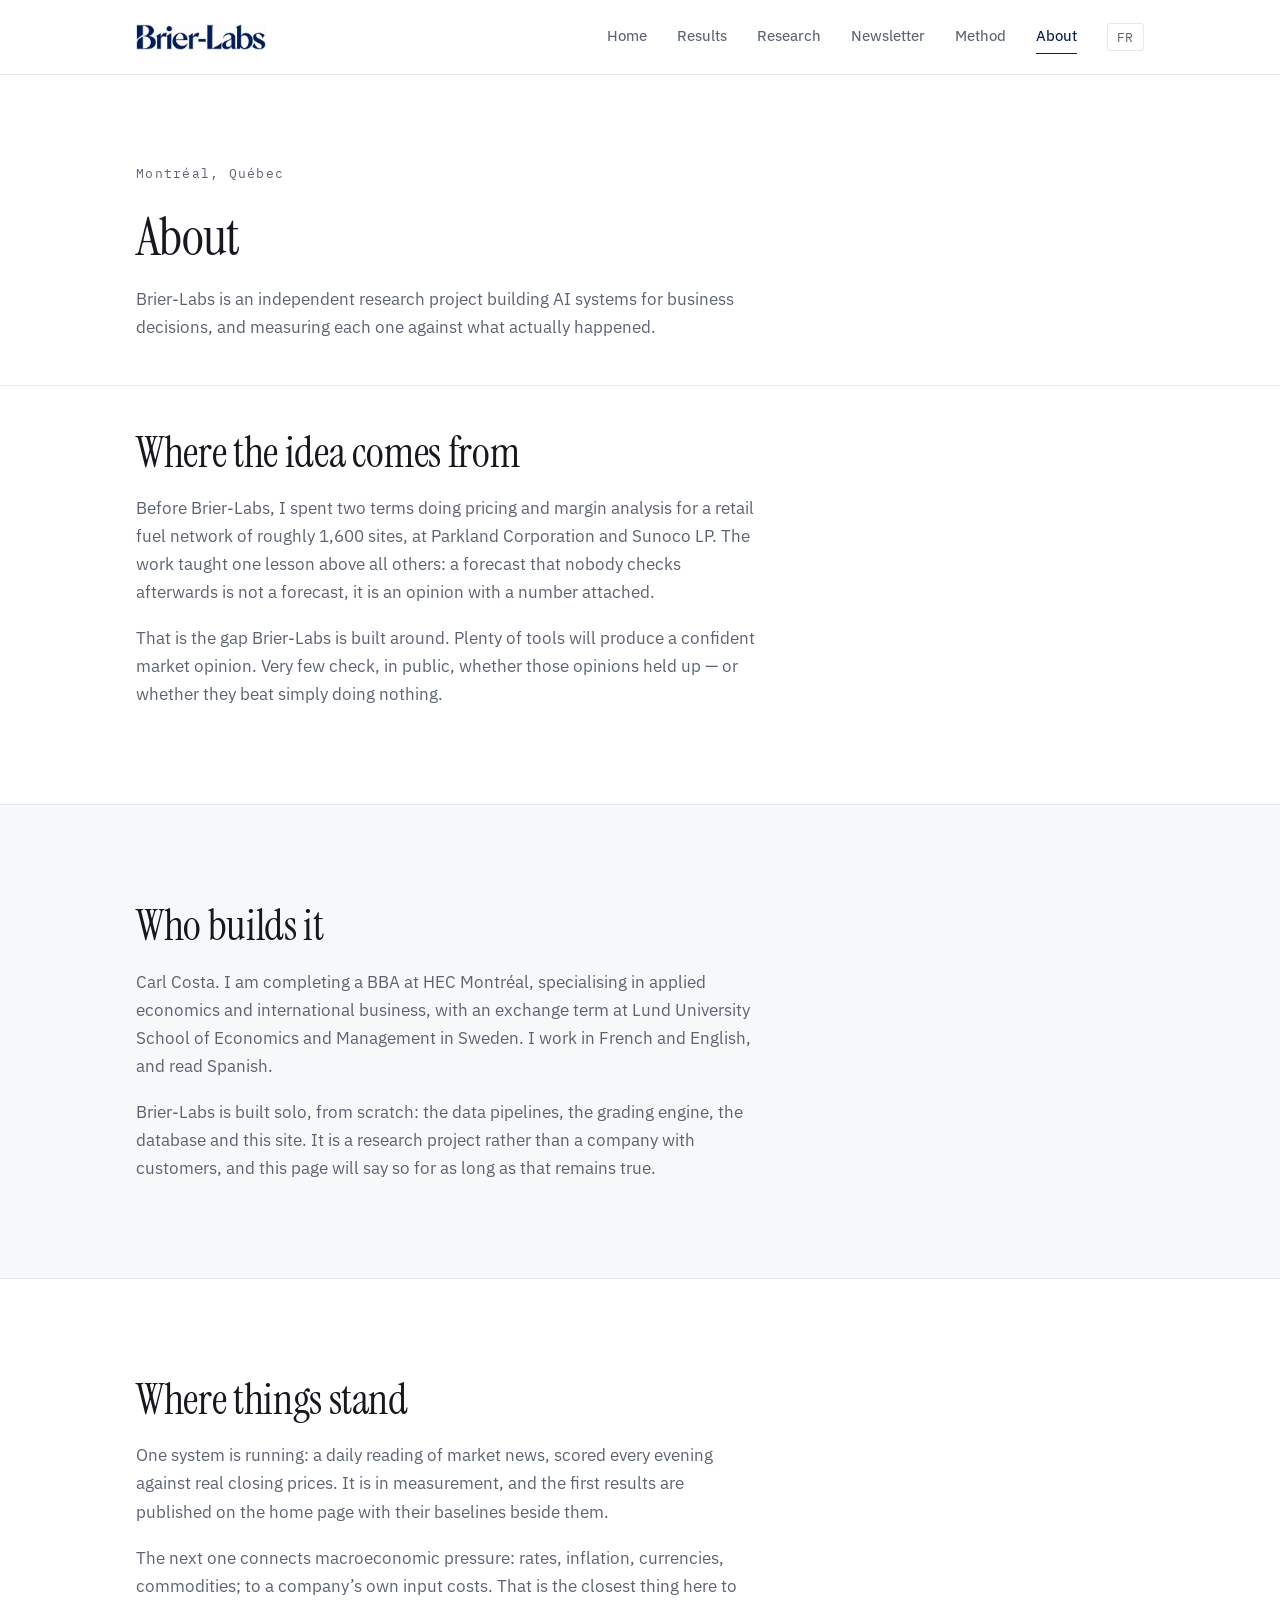
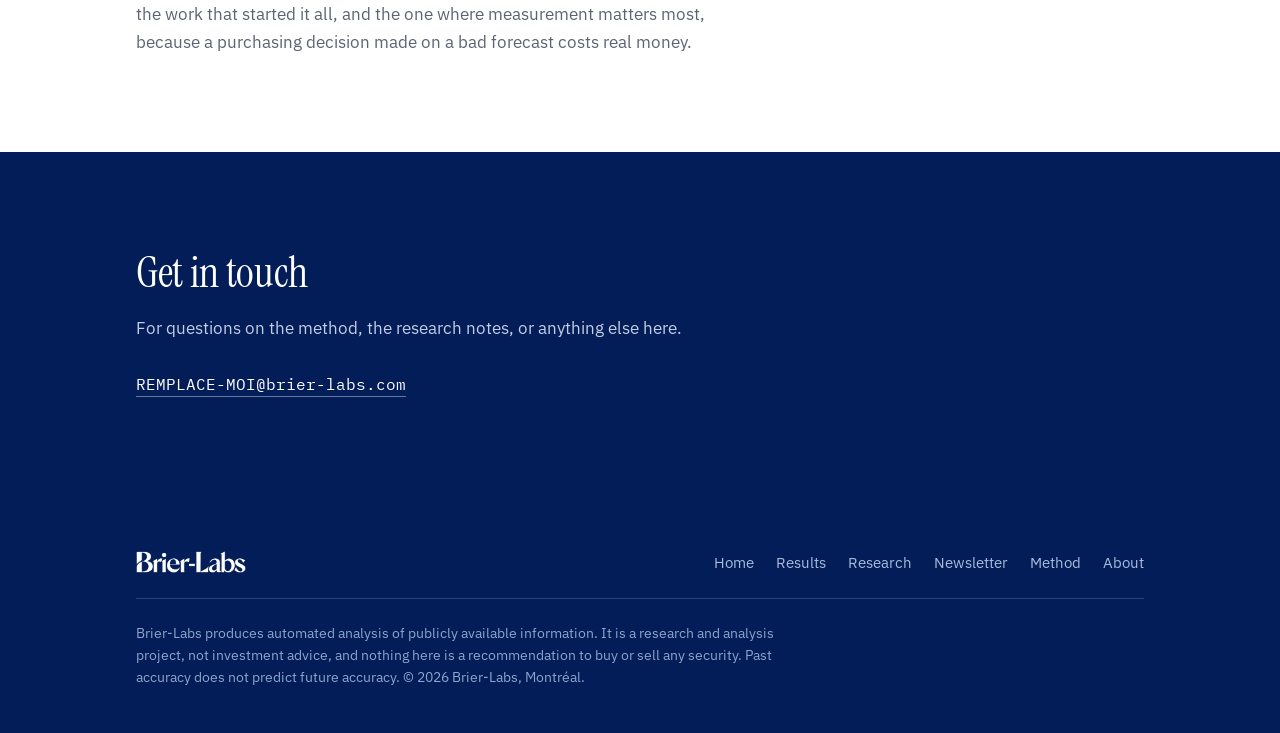
==== commit 8211e383: "Newsletter quotidienne : nom « Newsletter » et une édition par jour de bourse - Fichiers renommés : " ====
--- a/about.html
+++ b/about.html
@@ -20,7 +20,7 @@
       <a href="index.html"><span lang="en">Home</span><span lang="fr">Accueil</span></a>
       <a href="results.html"><span lang="en">Results</span><span lang="fr">Résultats</span></a>
       <a href="research.html"><span lang="en">Research</span><span lang="fr">Recherche</span></a>
-      <a href="lettre.html"><span lang="en">Letter</span><span lang="fr">Lettre</span></a>
+      <a href="newsletter.html"><span lang="en">Newsletter</span><span lang="fr">Newsletter</span></a>
       <a href="method.html"><span lang="en">Method</span><span lang="fr">Méthode</span></a>
       <a href="about.html" class="on"><span lang="en">About</span><span lang="fr">À propos</span></a>
       <button class="lang" type="button">FR</button>
@@ -97,7 +97,7 @@
         <a href="index.html"><span lang="en">Home</span><span lang="fr">Accueil</span></a>
         <a href="results.html"><span lang="en">Results</span><span lang="fr">Résultats</span></a>
         <a href="research.html"><span lang="en">Research</span><span lang="fr">Recherche</span></a>
-        <a href="lettre.html"><span lang="en">Letter</span><span lang="fr">Lettre</span></a>
+        <a href="newsletter.html"><span lang="en">Newsletter</span><span lang="fr">Newsletter</span></a>
         <a href="method.html"><span lang="en">Method</span><span lang="fr">Méthode</span></a>
         <a href="about.html"><span lang="en">About</span><span lang="fr">À propos</span></a>
       </div>
--- a/styles.css
+++ b/styles.css
@@ -302,7 +302,7 @@
 .foot-links a:hover{color:#fff}
 .disclaimer{margin-top:24px;max-width:84ch;line-height:1.62;font-size:13.5px;color:#8ea4cc}
 
-/* ---------------------------- Lettre du lundi ---------------------------- */
+/* ------------------------------- Newsletter ------------------------------ */
 .lettre-titre{margin-top:10px;font-size:clamp(1.7rem,3.4vw,2.3rem);max-width:34ch}
 .nouvelle{padding:30px 0;border-bottom:1px solid var(--rule)}
 .nouvelle:first-of-type{border-top:1px solid var(--rule);margin-top:30px}
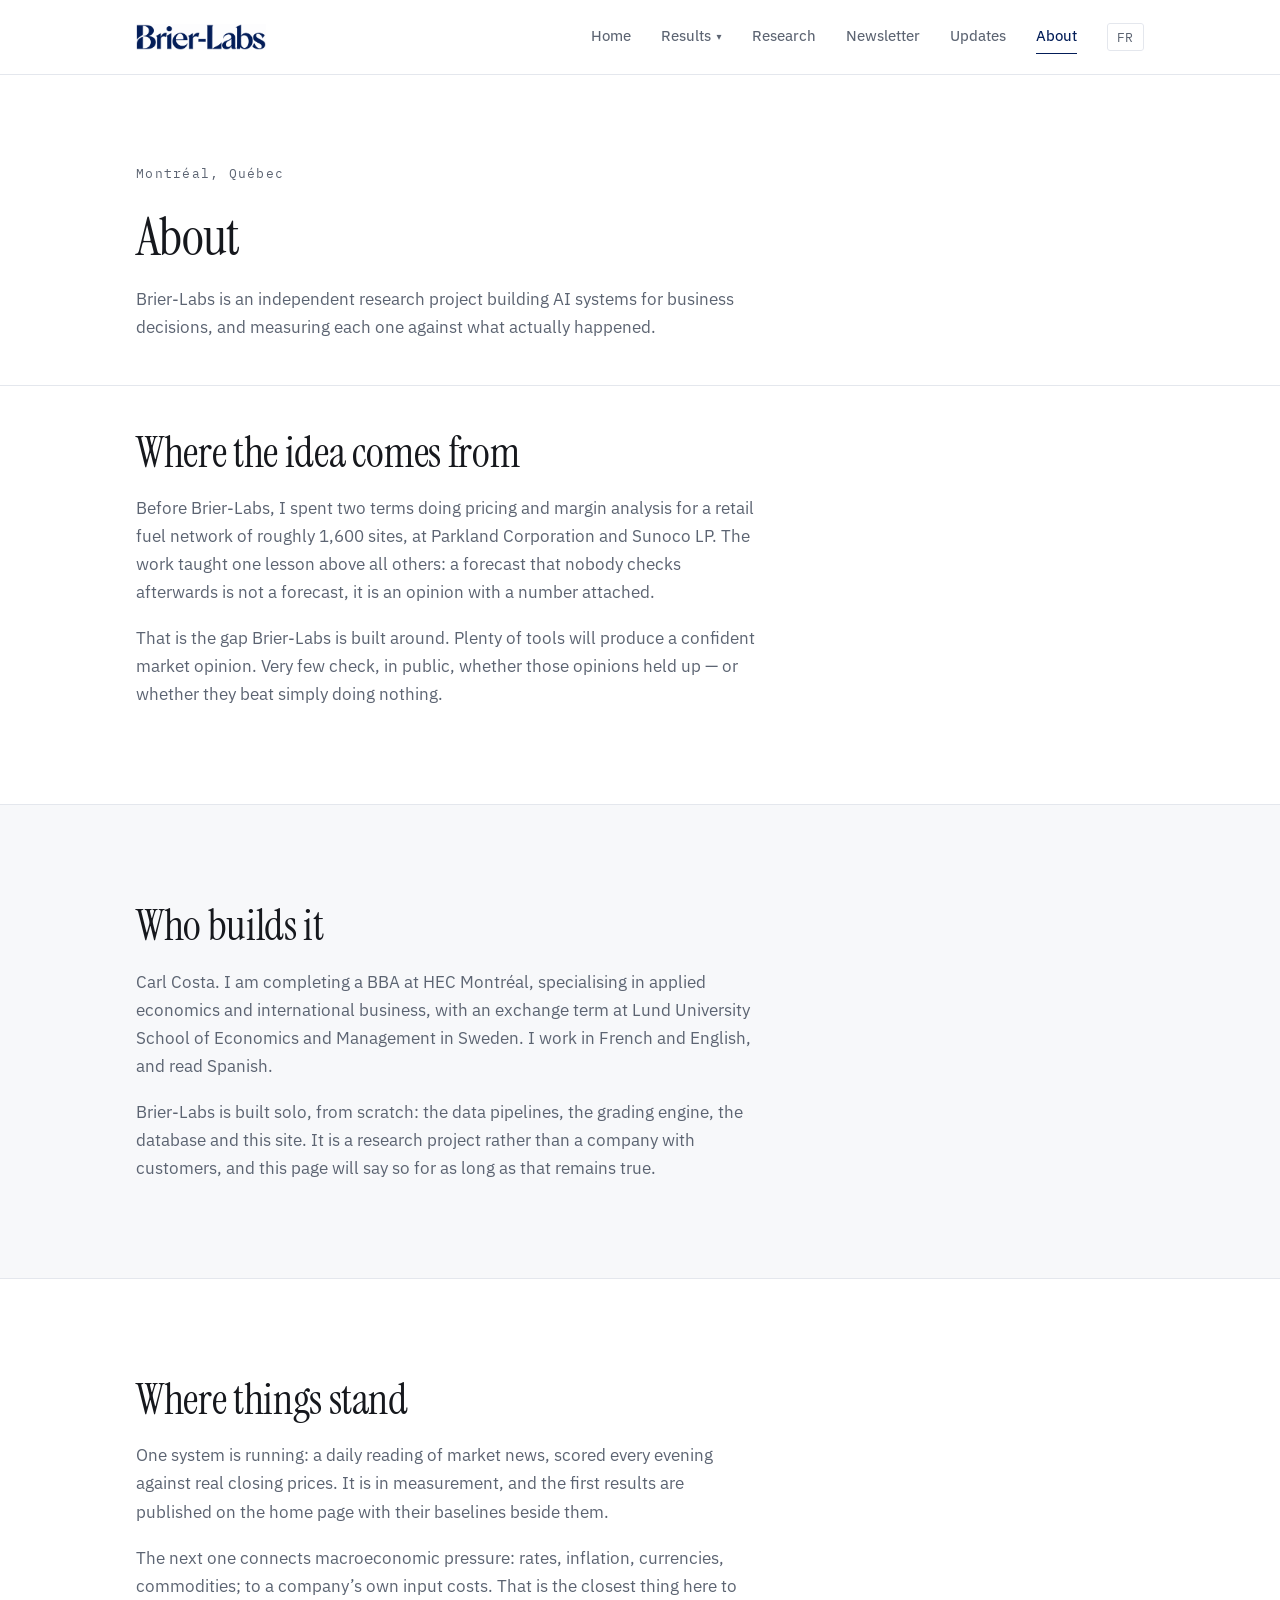
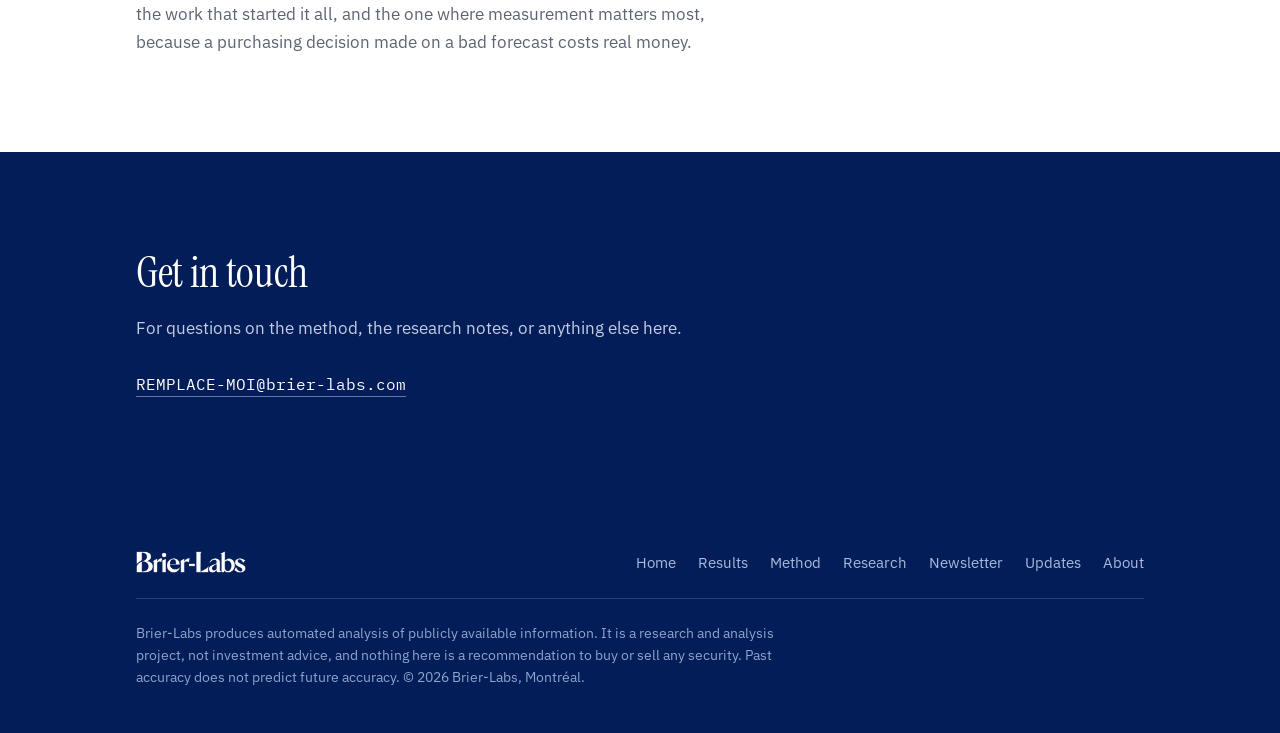
==== commit cb3bf0d0: "Mises à jour : annonce du changement de modèle ; Méthode sous Résultats - updates.html : nouvelle pa" ====
--- a/about.html
+++ b/about.html
@@ -18,11 +18,17 @@
     <a class="nav-logo" href="index.html"><img src="logo-wordmark.png" alt="Brier-Labs"></a>
     <div class="nav-menu">
       <a href="index.html"><span lang="en">Home</span><span lang="fr">Accueil</span></a>
-      <a href="results.html"><span lang="en">Results</span><span lang="fr">Résultats</span></a>
+      <div class="nav-groupe">
+        <button class="nav-deroule" type="button" aria-expanded="false" aria-controls="sous-resultats"><span lang="en">Results</span><span lang="fr">Résultats</span><span class="nav-fleche" aria-hidden="true">▾</span></button>
+        <div class="nav-sous" id="sous-resultats" hidden>
+          <a href="results.html"><span lang="en">Daily results</span><span lang="fr">Résultats quotidiens</span></a>
+          <a href="method.html"><span lang="en">Method</span><span lang="fr">Méthode</span></a>
+        </div>
+      </div>
       <a href="research.html"><span lang="en">Research</span><span lang="fr">Recherche</span></a>
       <a href="newsletter.html"><span lang="en">Newsletter</span><span lang="fr">Newsletter</span></a>
-      <a href="method.html"><span lang="en">Method</span><span lang="fr">Méthode</span></a>
-      <a href="about.html" class="on"><span lang="en">About</span><span lang="fr">À propos</span></a>
+      <a href="updates.html"><span lang="en">Updates</span><span lang="fr">Mises à jour</span></a>
+      <a href="about.html" class="on" aria-current="page"><span lang="en">About</span><span lang="fr">À propos</span></a>
       <button class="lang" type="button">FR</button>
     </div>
   </div>
@@ -96,9 +102,10 @@
       <div class="foot-links">
         <a href="index.html"><span lang="en">Home</span><span lang="fr">Accueil</span></a>
         <a href="results.html"><span lang="en">Results</span><span lang="fr">Résultats</span></a>
+        <a href="method.html"><span lang="en">Method</span><span lang="fr">Méthode</span></a>
         <a href="research.html"><span lang="en">Research</span><span lang="fr">Recherche</span></a>
         <a href="newsletter.html"><span lang="en">Newsletter</span><span lang="fr">Newsletter</span></a>
-        <a href="method.html"><span lang="en">Method</span><span lang="fr">Méthode</span></a>
+        <a href="updates.html"><span lang="en">Updates</span><span lang="fr">Mises à jour</span></a>
         <a href="about.html"><span lang="en">About</span><span lang="fr">À propos</span></a>
       </div>
     </div>
--- a/styles.css
+++ b/styles.css
@@ -56,6 +56,33 @@
 }
 .nav-menu a:hover{color:var(--navy)}
 .nav-menu a.on{color:var(--navy);border-bottom-color:var(--navy)}
+
+/* Rubrique à sous-pages (Résultats → Résultats quotidiens, Méthode).
+   Le bouton a l'allure d'un lien du menu ; la liste s'ouvre au clic. */
+.nav-groupe{position:relative}
+.nav-deroule{
+  font:inherit;font-size:15px;font-weight:450;color:var(--muted);
+  background:none;border:0;border-bottom:1.5px solid transparent;border-radius:0;
+  padding:4px 0;cursor:pointer;display:inline-flex;align-items:center;gap:5px;white-space:nowrap;
+}
+.nav-deroule:hover,.nav-deroule[aria-expanded="true"]{color:var(--navy)}
+.nav-deroule.on{color:var(--navy);border-bottom-color:var(--navy)}
+.nav-fleche{font-size:10px;line-height:1;transition:transform .15s}
+.nav-deroule[aria-expanded="true"] .nav-fleche{transform:rotate(180deg)}
+.nav-sous{
+  position:absolute;top:calc(100% + 12px);left:-16px;z-index:60;min-width:210px;
+  background:#fff;border:1px solid var(--rule);border-radius:4px;
+  box-shadow:0 10px 28px rgba(3,29,88,.09);padding:6px 0;
+}
+.nav-sous[hidden]{display:none}
+.nav-menu .nav-sous a{display:block;padding:9px 16px;border-bottom:0}
+.nav-menu .nav-sous a:hover{background:#f4f6fa}
+.nav-menu .nav-sous a.on{color:var(--navy);font-weight:600;border-bottom:0}
+
+/* Bandeau d'annonce, sous le menu de l'accueil et des résultats. */
+.annonce{background:var(--navy)}
+.annonce a{display:block;padding:11px 0;color:#fff;font-size:14.5px;text-decoration:none}
+.annonce a:hover{text-decoration:underline;text-underline-offset:3px}
 
 .lang{
   font-family:var(--mono);font-size:12.5px;letter-spacing:.06em;
@@ -329,12 +356,21 @@
 .lettre-ancienne summary{cursor:pointer;font-size:15px}
 .lettre-ancienne .lettre{margin-top:12px}
 
+/* ------------------------------ Mises à jour ----------------------------- */
+.maj{padding-bottom:40px;border-bottom:1px solid var(--rule);margin-bottom:40px}
+.maj h2{margin:10px 0 18px;max-width:30ch}
+.maj h3{margin:30px 0 8px;font-size:1.05rem}
+.maj p{margin-bottom:14px;max-width:68ch}
+.maj-liens{display:flex;flex-wrap:wrap;gap:10px 26px;margin-top:24px}
+.maj-liens a{color:var(--navy);font-weight:500;text-decoration:none}
+.maj-liens a:hover{text-decoration:underline;text-underline-offset:3px}
+
 /* ------------------------------- mobile --------------------------------- */
 @media (max-width:860px){
   .steps{grid-template-columns:1fr;gap:26px}
   .nav-in{height:66px}
   .nav-menu{gap:14px}
-  .nav-menu a{font-size:14px}
+  .nav-menu a,.nav-deroule{font-size:14px}
   .row{grid-template-columns:minmax(110px,1fr) 1.6fr 48px;gap:12px}
   .mod{grid-template-columns:1fr}
   /* Quatre horizons côte à côte ne tiennent plus : le nom passe au-dessus. */
@@ -348,7 +384,7 @@
   .nav-in{height:auto;flex-wrap:wrap;row-gap:4px;padding-top:12px;padding-bottom:10px}
   .nav-logo{width:100%}
   .nav-menu{margin-left:0;width:100%;flex-wrap:wrap;gap:8px 14px;justify-content:flex-start}
-  .nav-menu a{font-size:14px}
+  .nav-menu a,.nav-deroule{font-size:14px}
   .lang{margin-left:auto}
   .corr{flex-direction:column;gap:10px}
   .corr-v{font-size:2.2rem}
@@ -356,7 +392,7 @@
 @media (max-width:560px){
   .nav-logo img{height:21px}
   .nav-menu{gap:7px 12px}
-  .nav-menu a{font-size:13.5px}
+  .nav-menu a,.nav-deroule{font-size:13.5px}
   .foot-links{flex-wrap:wrap;gap:10px 18px}
   .rule{grid-template-columns:1fr;gap:5px}
   body{font-size:16px}
